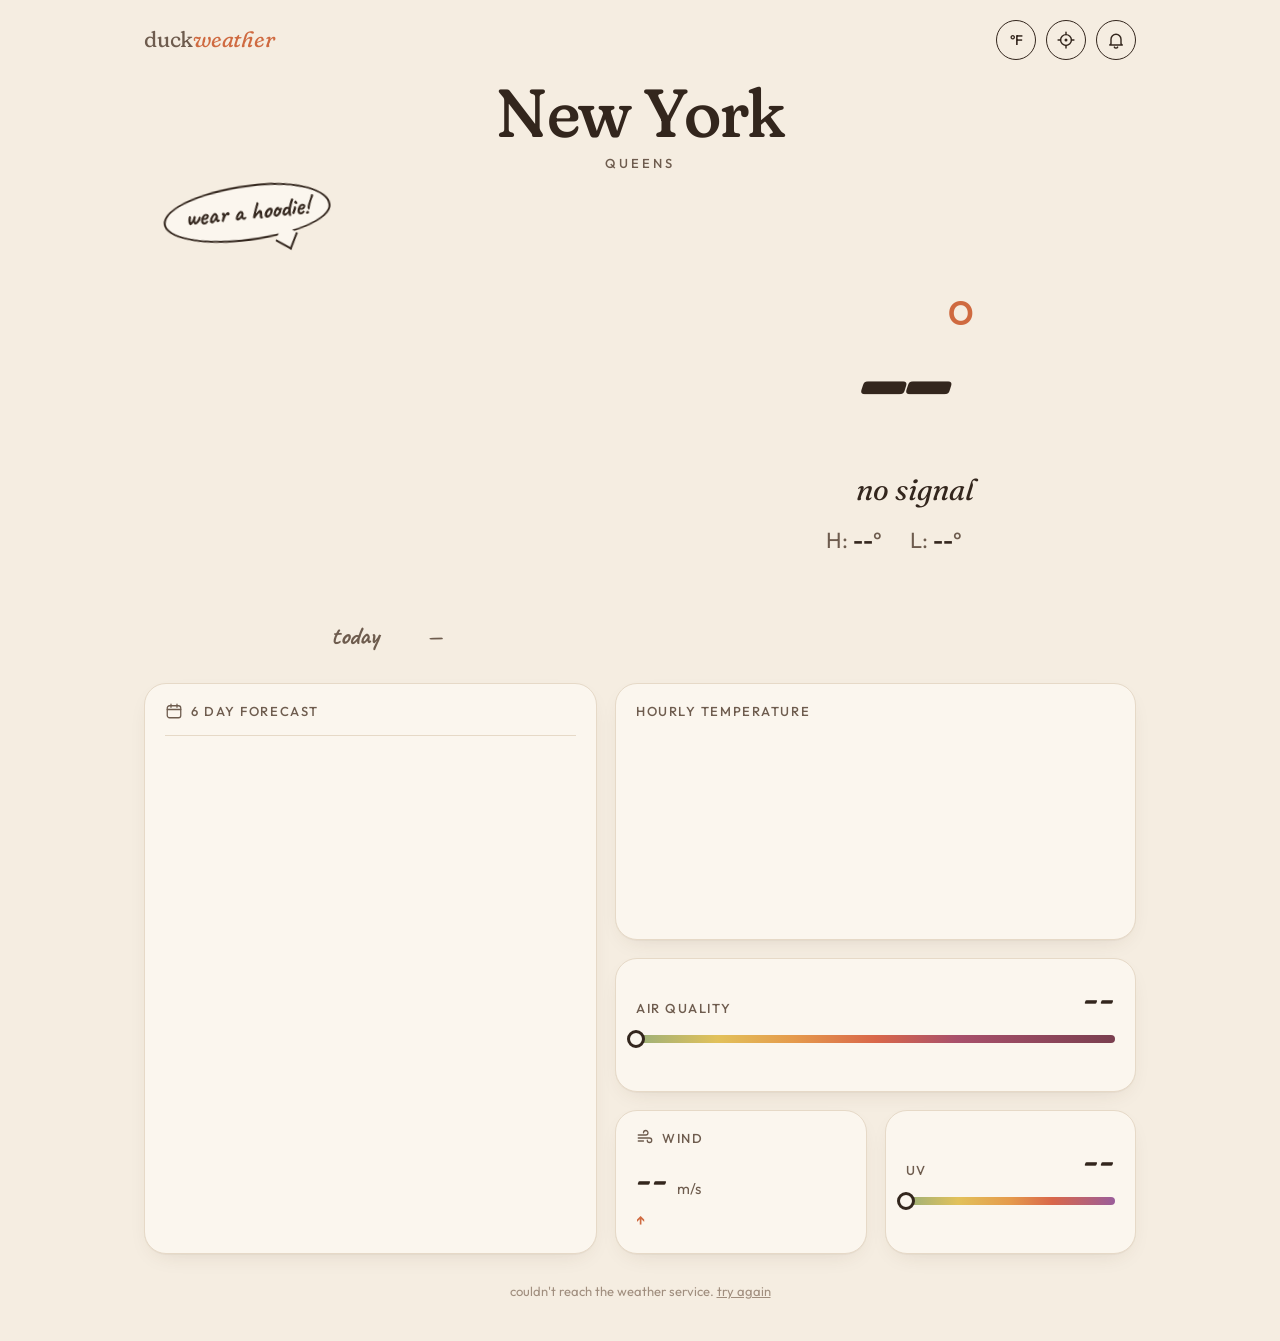
==== index.html @ 90d4b073 "Add duckweather site Weather site where the duck's outfit changes every 5°F, with live forecast, hou" ====
<!doctype html>
<html lang="en">
<head>
  <meta charset="utf-8" />
  <meta name="viewport" content="width=device-width, initial-scale=1" />
  <title>duckweather</title>
  <meta name="description" content="Weather, as told by a duck." />
  <link rel="icon" href="assets/ducks/duck-55.png" />
  <link rel="preconnect" href="https://fonts.googleapis.com" />
  <link rel="preconnect" href="https://fonts.gstatic.com" crossorigin />
  <link
    href="https://fonts.googleapis.com/css2?family=Fraunces:opsz,wght,SOFT@9..144,300..700,100&family=Outfit:wght@300..600&family=Caveat:wght@500;700&display=swap"
    rel="stylesheet"
  />
  <link rel="stylesheet" href="styles.css" />
</head>
<body>
  <div class="page">
    <header class="topbar">
      <a class="wordmark" href="./">duck<span>weather</span></a>
      <div class="actions">
        <button class="icon-btn" id="unit-btn" type="button" aria-label="Switch to Celsius" title="Switch units">°F</button>
        <button class="icon-btn" id="locate-btn" type="button" aria-label="Use my location" title="Use my location">
          <svg viewBox="0 0 24 24" aria-hidden="true"><circle cx="12" cy="12" r="6.5"/><circle cx="12" cy="12" r="1.8" class="fill"/><path d="M12 2.5v3M12 18.5v3M2.5 12h3M18.5 12h3"/></svg>
        </button>
        <div class="bell-wrap">
          <button class="icon-btn" id="bell-btn" type="button" aria-label="Weather heads-ups" aria-expanded="false" aria-controls="alerts" title="Heads-ups">
            <svg viewBox="0 0 24 24" aria-hidden="true"><path d="M6 16.5V11a6 6 0 0 1 12 0v5.5l1.5 1.5h-15z"/><path d="M10 20.5a2.2 2.2 0 0 0 4 0"/></svg>
            <span class="dot" id="bell-dot" hidden></span>
          </button>
          <div class="popover" id="alerts" role="dialog" aria-label="Heads-ups" hidden>
            <p class="popover-title">heads-ups</p>
            <ul id="alerts-list"></ul>
          </div>
        </div>
      </div>
    </header>

    <main>
      <section class="place" aria-live="polite">
        <h1 id="city">New York</h1>
        <p id="area">Queens</p>
      </section>

      <section class="hero">
        <div class="duck-side">
          <div class="bubble" id="advice">wear a hoodie!</div>
          <img class="duck" id="duck" alt="The weather duck" width="900" height="1063" />
          <p class="dateline"><span>today</span><span id="date">—</span></p>
        </div>
        <div class="now">
          <p class="temp"><span id="temp">--</span><span class="deg">°</span></p>
          <p class="feel"><span class="cond-icon" id="cond-icon"></span><span id="feel">loading…</span></p>
          <p class="cond" id="cond"></p>
          <p class="hilo"><span>H: <b id="hi">--</b>°</span><span>L: <b id="lo">--</b>°</span></p>
        </div>
      </section>

      <section class="grid">
        <article class="card forecast">
          <h2>
            <svg viewBox="0 0 24 24" aria-hidden="true"><rect x="3" y="5" width="18" height="16" rx="3"/><path d="M3 10h18M8 3v4M16 3v4"/></svg>
            6 day forecast
          </h2>
          <ol id="days"></ol>
        </article>

        <div class="stack">
          <article class="card hourly">
            <h2>hourly temperature</h2>
            <div class="chart" id="chart"></div>
          </article>

          <article class="card meter-card">
            <div class="row-head">
              <h2>air quality</h2>
              <p class="big" id="aqi">--</p>
            </div>
            <div class="meter aqi-meter"><span class="knob" id="aqi-knob"></span></div>
            <p class="sub" id="aqi-label">&nbsp;</p>
          </article>

          <div class="pair">
            <article class="card small">
              <h2>
                <svg viewBox="0 0 24 24" aria-hidden="true"><path d="M3 8h10a3 3 0 1 0-3-3M3 12h15a3 3 0 1 1-3 3M3 16h7"/></svg>
                wind
              </h2>
              <p class="big"><span id="wind">--</span> <small>m/s</small></p>
              <p class="sub"><span class="arrow" id="wind-arrow">↑</span> <span id="wind-dir">&nbsp;</span></p>
            </article>
            <article class="card small meter-card">
              <div class="row-head">
                <h2>uv</h2>
                <p class="big" id="uv">--</p>
              </div>
              <div class="meter uv-meter"><span class="knob" id="uv-knob"></span></div>
              <p class="sub" id="uv-label">&nbsp;</p>
            </article>
          </div>
        </div>
      </section>
    </main>

    <footer class="foot">
      <p id="status">weather by <a href="https://open-meteo.com/" target="_blank" rel="noopener">Open-Meteo</a></p>
    </footer>
  </div>

  <script src="ducks.js"></script>
  <script src="app.js"></script>
</body>
</html>
---- styles.css ----
:root {
  --bg: #f5ede1;
  --surface: #fbf6ee;
  --surface-2: #f3e9da;
  --ink: #33261d;
  --ink-2: #6e5c4e;
  --muted: #a08e7e;
  --line: #e6d9c7;
  --accent: #cf6a40;
  --accent-soft: #f2d9c6;
  --sun: #e2a13a;
  --cloud: #9c8b7d;
  --rain: #6f8fa6;
  --shadow: 0 1px 0 rgba(80, 55, 35, 0.04), 0 8px 24px -12px rgba(80, 55, 35, 0.18);

  --font-display: "Fraunces", Georgia, serif;
  --font-ui: "Outfit", system-ui, sans-serif;
  --font-hand: "Caveat", "Comic Sans MS", cursive;
  color-scheme: light;
}

@media (prefers-color-scheme: dark) {
  :root {
    --bg: #1d1713;
    --surface: #28201a;
    --surface-2: #30271f;
    --ink: #f3e8da;
    --ink-2: #c8b6a3;
    --muted: #8d7a69;
    --line: #3a2f27;
    --accent: #e58a5e;
    --accent-soft: #4a3226;
    --sun: #ebb456;
    --cloud: #b3a291;
    --rain: #8fb0c6;
    --shadow: 0 8px 24px -12px rgba(0, 0, 0, 0.6);
    color-scheme: dark;
  }
}

* { box-sizing: border-box; }
html { -webkit-text-size-adjust: 100%; }

body {
  margin: 0;
  background: var(--bg);
  color: var(--ink);
  font-family: var(--font-ui);
  font-size: 16px;
  line-height: 1.45;
  -webkit-font-smoothing: antialiased;
}

a { color: inherit; }
button { font: inherit; color: inherit; }
h1, h2, p, ol, ul { margin: 0; padding: 0; }

.page {
  max-width: 1040px;
  margin: 0 auto;
  padding: 20px 24px 40px;
}

/* ---------- top bar ---------- */
.topbar {
  display: flex;
  align-items: center;
  justify-content: space-between;
  gap: 16px;
}

.wordmark {
  font-family: var(--font-display);
  font-variation-settings: "SOFT" 100;
  font-weight: 400;
  font-size: 22px;
  letter-spacing: -0.01em;
  text-decoration: none;
  color: var(--ink-2);
}
.wordmark span { color: var(--accent); font-style: italic; }

.actions { display: flex; gap: 10px; }

.icon-btn {
  position: relative;
  width: 40px;
  height: 40px;
  border-radius: 50%;
  border: 1.5px solid var(--ink);
  background: transparent;
  display: grid;
  place-items: center;
  cursor: pointer;
  font-size: 14px;
  font-weight: 500;
  transition: background 0.15s, transform 0.15s;
}
.icon-btn:hover { background: var(--surface-2); }
.icon-btn:active { transform: scale(0.94); }
.icon-btn:focus-visible { outline: 2px solid var(--accent); outline-offset: 2px; }
.icon-btn svg { width: 20px; height: 20px; fill: none; stroke: currentColor; stroke-width: 1.7; stroke-linecap: round; stroke-linejoin: round; }
.icon-btn svg .fill { fill: currentColor; stroke: none; }
.icon-btn.busy svg { animation: spin 1s linear infinite; }
.icon-btn .dot {
  position: absolute;
  top: 6px;
  right: 7px;
  width: 8px;
  height: 8px;
  border-radius: 50%;
  background: var(--accent);
  box-shadow: 0 0 0 2px var(--bg);
}

.bell-wrap { position: relative; }
.popover {
  position: absolute;
  right: 0;
  top: calc(100% + 10px);
  width: min(300px, calc(100vw - 32px));
  background: var(--surface);
  border: 1px solid var(--line);
  border-radius: 18px;
  box-shadow: var(--shadow);
  padding: 16px 18px;
  z-index: 10;
}
.popover-title {
  font-family: var(--font-hand);
  font-size: 22px;
  font-weight: 700;
  color: var(--accent);
  margin-bottom: 6px;
}
.popover ul { list-style: none; display: grid; gap: 10px; }
.popover li { display: flex; gap: 10px; font-size: 14px; color: var(--ink-2); }
.popover li b { color: var(--ink); font-weight: 500; }
.popover li .ico { flex: none; width: 22px; height: 22px; }

/* ---------- place ---------- */
.place { text-align: center; margin-top: 18px; }
.place h1 {
  font-family: var(--font-display);
  font-variation-settings: "SOFT" 100;
  font-weight: 500;
  font-size: clamp(40px, 7vw, 68px);
  line-height: 1;
  letter-spacing: -0.02em;
}
.place p {
  margin-top: 8px;
  font-size: 13px;
  font-weight: 500;
  letter-spacing: 0.22em;
  text-transform: uppercase;
  color: var(--ink-2);
}

/* ---------- hero ---------- */
.hero {
  display: grid;
  grid-template-columns: 1fr 1fr;
  align-items: center;
  gap: 24px;
  margin: 12px 0 28px;
}

.duck-side {
  position: relative;
  display: flex;
  flex-direction: column;
  align-items: center;
  padding-top: 64px;
}

.bubble {
  position: absolute;
  top: 0;
  left: 4%;
  max-width: 190px;
  padding: 12px 20px 14px;
  background: var(--surface);
  border: 2px solid var(--ink);
  border-radius: 58% 42% 55% 45% / 55% 50% 50% 45%;
  font-family: var(--font-hand);
  font-weight: 700;
  font-size: 26px;
  line-height: 1;
  text-align: center;
  transform: rotate(-6deg);
  z-index: 2;
  animation: pop 0.5s cubic-bezier(0.3, 1.6, 0.5, 1) both;
}
.bubble::after {
  content: "";
  position: absolute;
  right: 22%;
  bottom: -11px;
  width: 16px;
  height: 16px;
  background: var(--surface);
  border-right: 2px solid var(--ink);
  border-bottom: 2px solid var(--ink);
  transform: rotate(35deg) skew(8deg);
}

.duck {
  width: min(300px, 100%);
  height: auto;
  filter: drop-shadow(0 14px 12px rgba(80, 55, 35, 0.16));
  animation: bob 4s ease-in-out infinite;
  transform-origin: 50% 100%;
}
.duck:not([src]) { visibility: hidden; }
.duck.swap { animation: swap 0.45s ease both; }

.dateline {
  display: flex;
  gap: 48px;
  margin-top: 14px;
  font-family: var(--font-hand);
  font-size: 26px;
  font-weight: 700;
  color: var(--ink-2);
}

.now { text-align: center; }
.temp {
  font-family: var(--font-display);
  font-variation-settings: "SOFT" 100, "opsz" 144;
  font-weight: 400;
  font-size: clamp(110px, 17vw, 190px);
  line-height: 0.9;
  letter-spacing: -0.04em;
  display: flex;
  justify-content: center;
  align-items: flex-start;
  padding-left: 0.2em;
}
.temp .deg { font-size: 0.45em; margin-top: 0.12em; color: var(--accent); }

.feel {
  display: flex;
  justify-content: center;
  align-items: center;
  gap: 8px;
  margin-top: 14px;
  font-family: var(--font-display);
  font-style: italic;
  font-size: 30px;
}
.cond-icon { width: 34px; height: 34px; display: inline-grid; }
.cond { margin-top: 2px; color: var(--muted); font-size: 15px; }
.hilo {
  display: flex;
  justify-content: center;
  gap: 28px;
  margin-top: 14px;
  font-size: 22px;
  font-weight: 400;
  color: var(--ink-2);
}
.hilo b { color: var(--ink); font-weight: 600; }

/* ---------- cards ---------- */
.grid {
  display: grid;
  grid-template-columns: minmax(0, 1fr) minmax(0, 1.15fr);
  gap: 18px;
  align-items: stretch;
}
.stack { display: grid; gap: 18px; grid-template-rows: 1fr auto auto; }
.pair { display: grid; grid-template-columns: 1fr 1fr; gap: 18px; }

.card {
  background: var(--surface);
  border: 1px solid var(--line);
  border-radius: 22px;
  padding: 18px 20px 20px;
  box-shadow: var(--shadow);
  min-width: 0;
}
.card h2 {
  display: flex;
  align-items: center;
  gap: 8px;
  font-size: 13px;
  font-weight: 500;
  letter-spacing: 0.12em;
  text-transform: uppercase;
  color: var(--ink-2);
}
.card h2 svg { width: 18px; height: 18px; fill: none; stroke: currentColor; stroke-width: 1.7; stroke-linecap: round; stroke-linejoin: round; }

.row-head { display: flex; justify-content: space-between; align-items: baseline; }
.big {
  font-family: var(--font-display);
  font-variation-settings: "SOFT" 100;
  font-size: 40px;
  line-height: 1.1;
  font-weight: 500;
  font-variant-numeric: tabular-nums;
}
.big small { font-family: var(--font-ui); font-size: 15px; color: var(--ink-2); font-weight: 400; }
.small .big { margin-top: 10px; }
.sub { margin-top: 8px; font-size: 14px; color: var(--ink-2); }
.arrow { display: inline-block; transition: transform 0.6s ease; color: var(--accent); font-weight: 600; }

/* forecast */
.forecast { display: flex; flex-direction: column; }
.forecast h2 { padding-bottom: 14px; border-bottom: 1px solid var(--line); margin-bottom: 12px; }
.forecast ol { list-style: none; display: grid; gap: 10px; flex: 1; grid-auto-rows: minmax(52px, 1fr); }
.day {
  display: grid;
  grid-template-columns: 58px 30px 34px 1fr 34px;
  align-items: center;
  gap: 10px;
  padding: 12px 14px;
  border-radius: 14px;
  background: var(--surface-2);
  font-variant-numeric: tabular-nums;
}
.day.today { background: var(--accent-soft); }
.day .name { font-weight: 500; }
.day .ico { width: 28px; height: 28px; }
.day .lo { color: var(--muted); text-align: right; }
.day .hi { font-weight: 600; }
.range { position: relative; height: 6px; border-radius: 3px; background: var(--line); }
.range span {
  position: absolute;
  top: 0;
  bottom: 0;
  border-radius: 3px;
  background: linear-gradient(90deg, #8fb0c6, var(--sun) 60%, var(--accent));
}

/* hourly chart */
.hourly { display: flex; flex-direction: column; }
.chart { position: relative; flex: 1; min-height: 190px; margin-top: 8px; }
.chart svg { display: block; width: 100%; height: 100%; overflow: visible; }
.chart .axis { font-size: 12px; fill: var(--muted); font-family: var(--font-ui); }
.chart .grid-line { stroke: var(--line); stroke-width: 1; }
.chart .line { fill: none; stroke: var(--accent); stroke-width: 2; stroke-linecap: round; stroke-linejoin: round; }
.chart .now-dot { fill: var(--accent); stroke: var(--surface); stroke-width: 2; }
.chart .cross { stroke: var(--ink-2); stroke-width: 1; stroke-dasharray: 3 3; }
.chart .hover-dot { fill: var(--surface); stroke: var(--accent); stroke-width: 2; }
.tip {
  position: absolute;
  top: 0;
  transform: translate(-50%, -110%);
  padding: 4px 10px;
  background: var(--ink);
  color: var(--bg);
  border-radius: 10px;
  font-size: 12px;
  white-space: nowrap;
  pointer-events: none;
}

/* meters */
.meter {
  position: relative;
  height: 8px;
  border-radius: 4px;
  margin-top: 14px;
}
.aqi-meter { background: linear-gradient(90deg, #9bb07a 0%, #e2c15a 17%, #e59a4c 33%, #d9674a 50%, #a8506b 67%, #7a3f4f 100%); }
.uv-meter { background: linear-gradient(90deg, #9bb07a 0%, #e2c15a 25%, #e59a4c 50%, #d9674a 70%, #9a5d9a 100%); }
.knob {
  position: absolute;
  top: 50%;
  left: 0;
  width: 18px;
  height: 18px;
  border-radius: 50%;
  background: var(--surface);
  border: 3px solid var(--ink);
  transform: translate(-50%, -50%);
  transition: left 0.8s cubic-bezier(0.3, 1.3, 0.5, 1);
}

/* ---------- footer ---------- */
.foot { margin-top: 28px; text-align: center; font-size: 13px; color: var(--muted); }

/* ---------- loading ---------- */
body.loading .temp, body.loading .big, body.loading .hilo b { opacity: 0.35; }

/* ---------- motion ---------- */
@keyframes bob { 0%, 100% { transform: translateY(0) rotate(0); } 50% { transform: translateY(-6px) rotate(-1deg); } }
@keyframes swap { from { opacity: 0; transform: scale(0.9) translateY(10px); } to { opacity: 1; transform: none; } }
@keyframes pop { from { opacity: 0; transform: rotate(-6deg) scale(0.6); } to { opacity: 1; transform: rotate(-6deg) scale(1); } }
@keyframes spin { to { transform: rotate(360deg); } }

@media (prefers-reduced-motion: reduce) {
  *, *::before, *::after { animation: none !important; transition: none !important; }
}

/* ---------- small screens ---------- */
@media (max-width: 760px) {
  .page { padding: 16px 16px 32px; }
  .hero { grid-template-columns: 1fr; gap: 8px; }
  .duck { width: min(230px, 70vw); }
  .bubble { font-size: 22px; left: 0; }
  .grid { grid-template-columns: minmax(0, 1fr); }
  .forecast ol { grid-auto-rows: auto; }
  .chart { min-height: 170px; }
}
@media (max-width: 380px) {
  .pair { grid-template-columns: 1fr; }
  .day { grid-template-columns: 48px 26px 30px 1fr 30px; gap: 8px; padding: 10px 12px; }
}
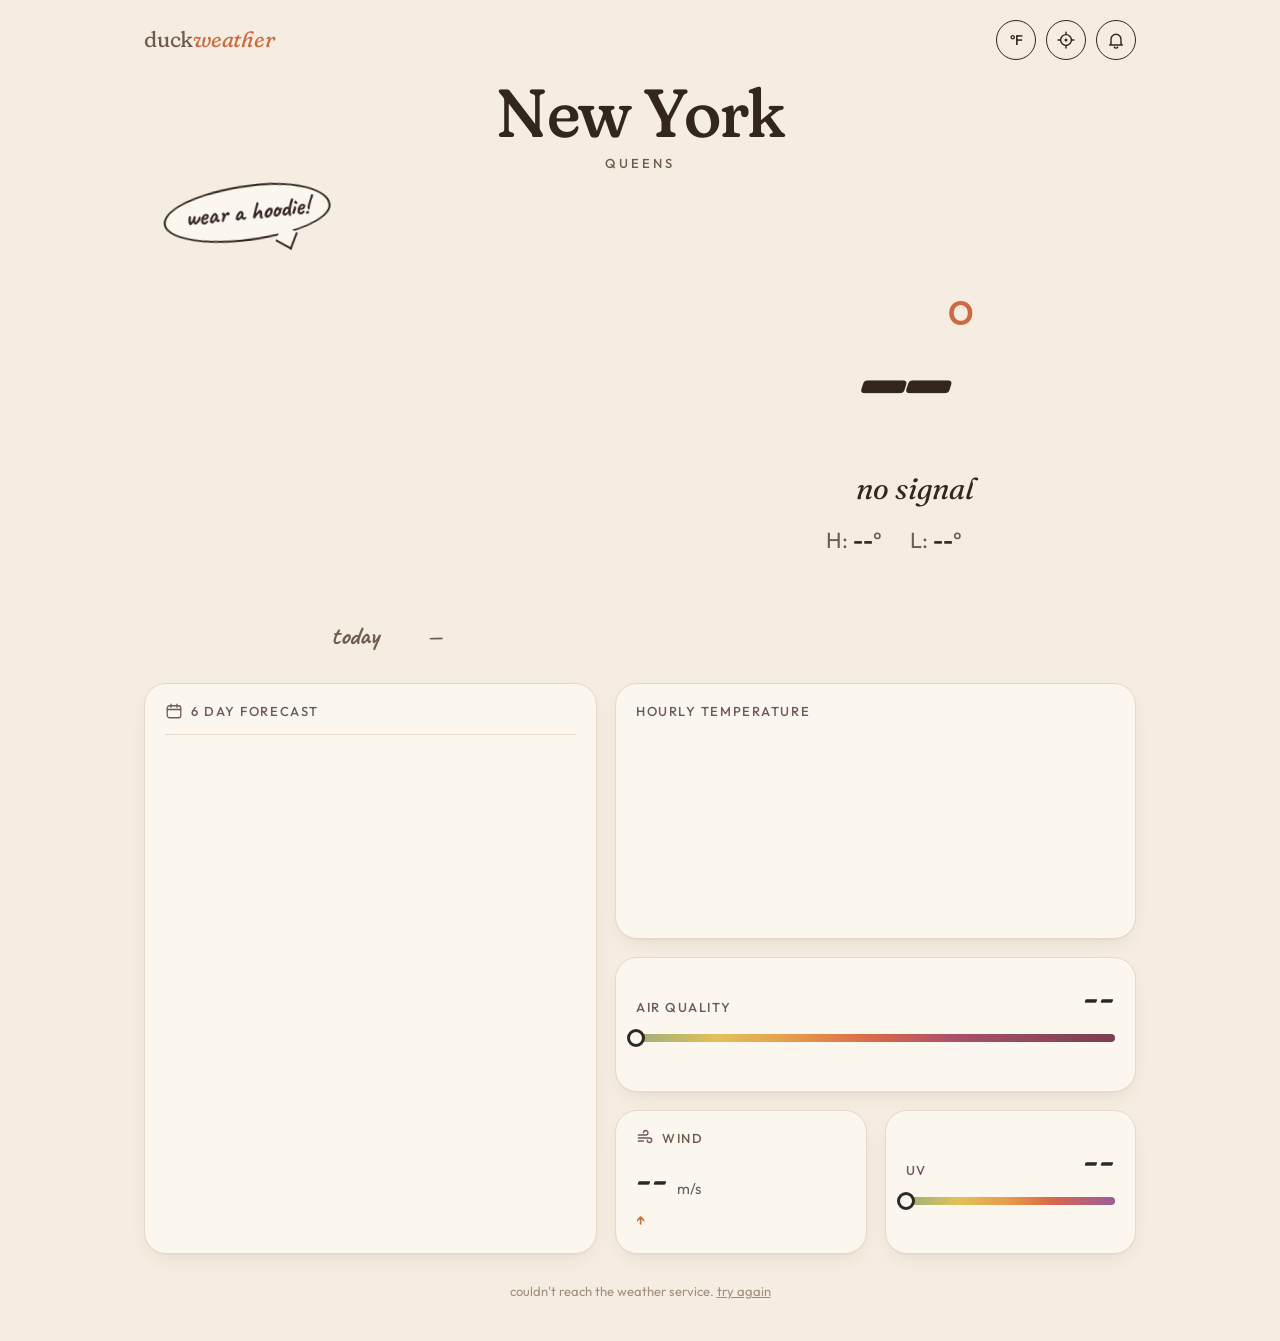
==== commit 30573a1b: "Add ducks for 70-100°F and a rain duck Every 5°F band now has its own duck, and the umbrella duck sh" ====
--- a/index.html
+++ b/index.html
@@ -45,7 +45,7 @@
       <section class="hero">
         <div class="duck-side">
           <div class="bubble" id="advice">wear a hoodie!</div>
-          <img class="duck" id="duck" alt="The weather duck" width="900" height="1063" />
+          <img class="duck" id="duck" alt="The weather duck" width="900" height="1062" />
           <p class="dateline"><span>today</span><span id="date">—</span></p>
         </div>
         <div class="now">
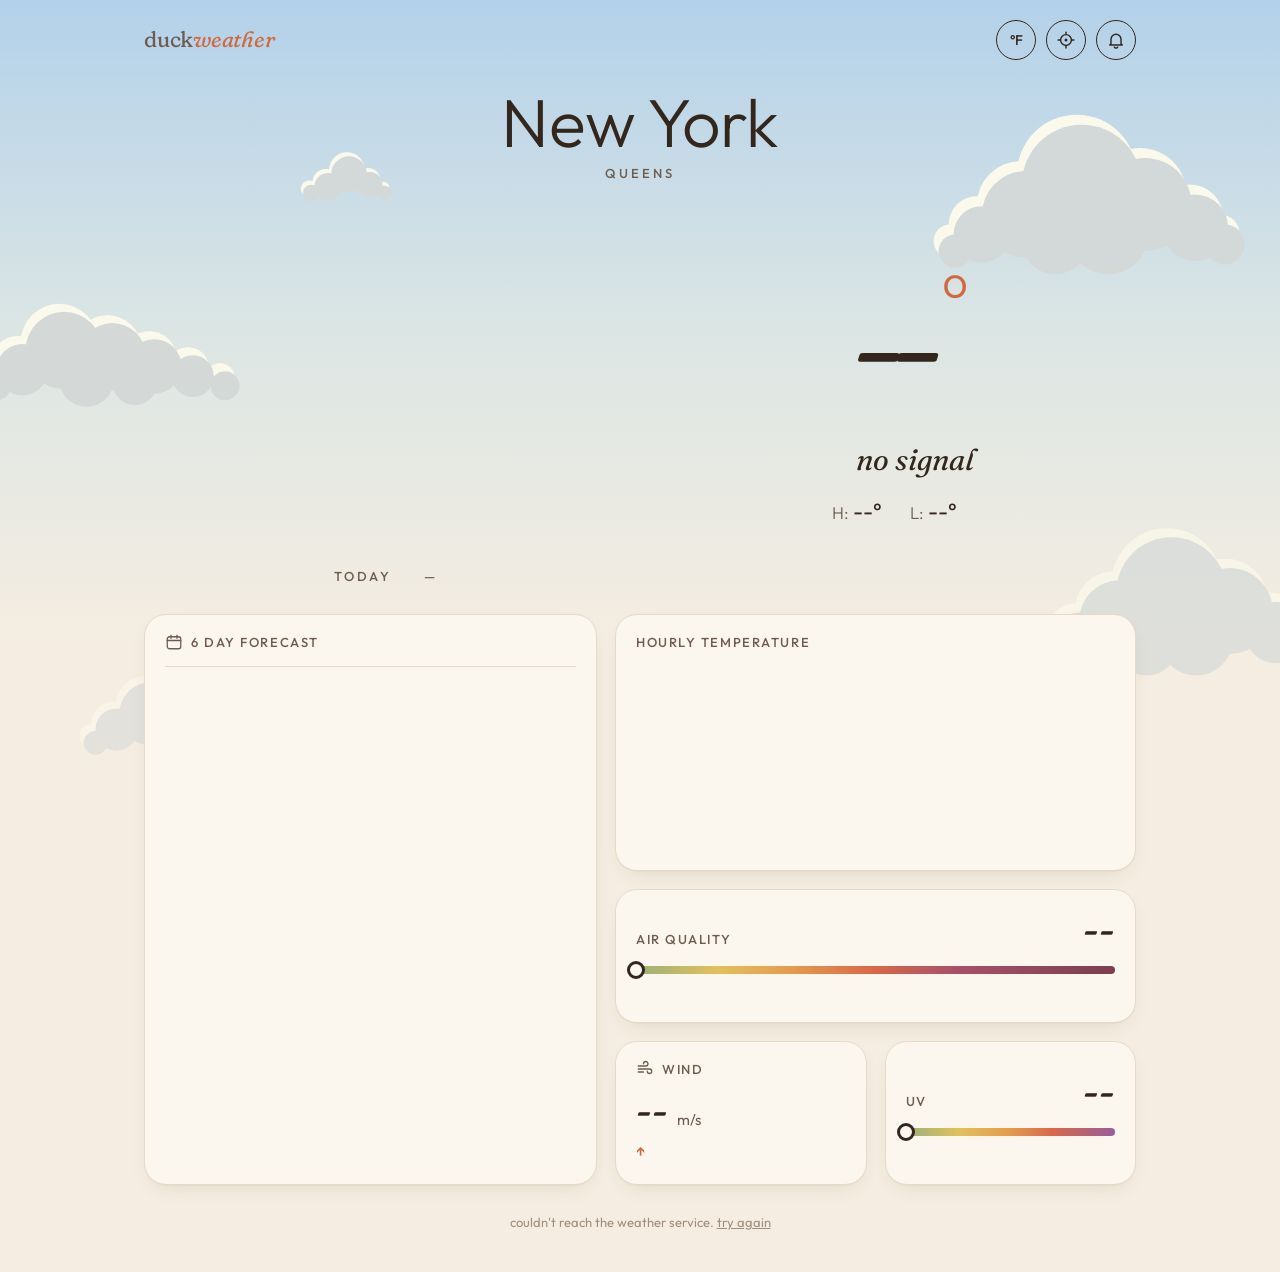
==== commit a8e9a648: "Add place search, day picker, blinking duck and day/night theme - Location button opens a "where to?" ====
--- a/index.html
+++ b/index.html
@@ -9,27 +9,78 @@
   <link rel="preconnect" href="https://fonts.googleapis.com" />
   <link rel="preconnect" href="https://fonts.gstatic.com" crossorigin />
   <link
-    href="https://fonts.googleapis.com/css2?family=Fraunces:opsz,wght,SOFT@9..144,300..700,100&family=Outfit:wght@300..600&family=Caveat:wght@500;700&display=swap"
+    href="https://fonts.googleapis.com/css2?family=Fraunces:opsz,wght,SOFT@9..144,100..700,100&family=Outfit:wght@300..600&family=Caveat:wght@500;700&display=swap"
     rel="stylesheet"
   />
   <link rel="stylesheet" href="styles.css" />
+  <script>
+    // Start in the last day/night theme before first paint so the page doesn't flash;
+    // app.js then sets it from the sunrise and sunset at the place shown.
+    try {
+      const theme = JSON.parse(localStorage.getItem("dw.theme"));
+      if (theme === "light" || theme === "dark") document.documentElement.dataset.theme = theme;
+    } catch { /* private mode etc. */ }
+  </script>
 </head>
 <body>
+  <!-- soft sky behind everything; clouds are drawn once below and reused -->
+  <div class="sky" aria-hidden="true">
+    <svg width="0" height="0" style="position: absolute">
+      <defs>
+        <g id="puff-big">
+          <circle cx="62" cy="64" r="26"/><circle cx="96" cy="46" r="36"/><circle cx="134" cy="58" r="28"/>
+          <circle cx="164" cy="72" r="20"/><circle cx="36" cy="76" r="17"/><circle cx="112" cy="76" r="24"/>
+          <circle cx="80" cy="80" r="20"/><circle cx="182" cy="82" r="12"/><circle cx="20" cy="86" r="10"/>
+        </g>
+        <g id="puff-long">
+          <circle cx="30" cy="62" r="16"/><circle cx="56" cy="50" r="24"/><circle cx="86" cy="54" r="21"/>
+          <circle cx="112" cy="60" r="17"/><circle cx="136" cy="66" r="13"/><circle cx="70" cy="68" r="17"/>
+          <circle cx="100" cy="70" r="14"/><circle cx="156" cy="72" r="9"/><circle cx="14" cy="72" r="9"/>
+        </g>
+        <g id="puff-small">
+          <circle cx="44" cy="58" r="13"/><circle cx="64" cy="46" r="17"/><circle cx="84" cy="56" r="12"/>
+          <circle cx="28" cy="64" r="8"/><circle cx="98" cy="64" r="7"/>
+        </g>
+        <!-- each cloud: a cream rim peeking out above a soft gray body -->
+        <symbol id="cloud-big" viewBox="0 0 200 110"><use style="fill: var(--cloud-rim)" href="#puff-big" x="-3" y="-6"/><use style="fill: var(--cloud-body)" href="#puff-big"/></symbol>
+        <symbol id="cloud-long" viewBox="0 0 175 95"><use style="fill: var(--cloud-rim)" href="#puff-long" x="-3" y="-5"/><use style="fill: var(--cloud-body)" href="#puff-long"/></symbol>
+        <symbol id="cloud-small" viewBox="0 0 110 80"><use style="fill: var(--cloud-rim)" href="#puff-small" x="-2" y="-4"/><use style="fill: var(--cloud-body)" href="#puff-small"/></symbol>
+      </defs>
+    </svg>
+    <svg class="cloud c1"><use href="#cloud-big"/></svg>
+    <svg class="cloud c2"><use href="#cloud-long"/></svg>
+    <svg class="cloud c3"><use href="#cloud-small"/></svg>
+    <svg class="cloud c4"><use href="#cloud-big"/></svg>
+    <svg class="cloud c5"><use href="#cloud-long"/></svg>
+  </div>
   <div class="page">
     <header class="topbar">
       <a class="wordmark" href="./">duck<span>weather</span></a>
       <div class="actions">
         <button class="icon-btn" id="unit-btn" type="button" aria-label="Switch to Celsius" title="Switch units">°F</button>
-        <button class="icon-btn" id="locate-btn" type="button" aria-label="Use my location" title="Use my location">
+        <button class="icon-btn" id="locate-btn" type="button" aria-label="Choose a place" aria-expanded="false" aria-controls="places" title="Change place">
           <svg viewBox="0 0 24 24" aria-hidden="true"><circle cx="12" cy="12" r="6.5"/><circle cx="12" cy="12" r="1.8" class="fill"/><path d="M12 2.5v3M12 18.5v3M2.5 12h3M18.5 12h3"/></svg>
         </button>
+        <div class="popover places" id="places" role="dialog" aria-label="Choose a place" hidden>
+          <p class="popover-title">where to?</p>
+          <input class="place-search" id="place-q" type="search" placeholder="search a city…" autocomplete="off" spellcheck="false" aria-label="Search for a city" />
+          <div class="place-label" id="place-label" hidden>
+            <span>recent</span>
+            <button class="place-clear" id="place-clear" type="button">clear all</button>
+          </div>
+          <ul class="place-results" id="place-results"></ul>
+          <button class="place-here" id="place-here" type="button">
+            <svg viewBox="0 0 24 24" aria-hidden="true"><circle cx="12" cy="12" r="6.5"/><circle cx="12" cy="12" r="1.8" class="fill"/><path d="M12 2.5v3M12 18.5v3M2.5 12h3M18.5 12h3"/></svg>
+            use my current location
+          </button>
+        </div>
         <div class="bell-wrap">
-          <button class="icon-btn" id="bell-btn" type="button" aria-label="Weather heads-ups" aria-expanded="false" aria-controls="alerts" title="Heads-ups">
+          <button class="icon-btn" id="bell-btn" type="button" aria-label="Weather heads-up" aria-expanded="false" aria-controls="alerts" title="Heads-up">
             <svg viewBox="0 0 24 24" aria-hidden="true"><path d="M6 16.5V11a6 6 0 0 1 12 0v5.5l1.5 1.5h-15z"/><path d="M10 20.5a2.2 2.2 0 0 0 4 0"/></svg>
             <span class="dot" id="bell-dot" hidden></span>
           </button>
-          <div class="popover" id="alerts" role="dialog" aria-label="Heads-ups" hidden>
-            <p class="popover-title">heads-ups</p>
+          <div class="popover" id="alerts" role="dialog" aria-label="Heads-up" hidden>
+            <p class="popover-title">heads-up</p>
             <ul id="alerts-list"></ul>
           </div>
         </div>
@@ -44,15 +95,19 @@
 
       <section class="hero">
         <div class="duck-side">
-          <div class="bubble" id="advice">wear a hoodie!</div>
-          <img class="duck" id="duck" alt="The weather duck" width="900" height="1062" />
-          <p class="dateline"><span>today</span><span id="date">—</span></p>
+          <div class="duck-rig">
+            <div class="duck-pop" id="duck-pop">
+              <img class="duck" id="duck" alt="The weather duck" width="900" height="1062" />
+              <div class="blink" id="blink" aria-hidden="true"></div>
+            </div>
+          </div>
+          <p class="dateline"><span id="day-name">today</span><span id="date">—</span></p>
         </div>
         <div class="now">
-          <p class="temp"><span id="temp">--</span><span class="deg">°</span></p>
+          <p class="temp"><span class="temp-num"><span id="temp">--</span><span class="deg">°</span></span></p>
           <p class="feel"><span class="cond-icon" id="cond-icon"></span><span id="feel">loading…</span></p>
           <p class="cond" id="cond"></p>
-          <p class="hilo"><span>H: <b id="hi">--</b>°</span><span>L: <b id="lo">--</b>°</span></p>
+          <p class="hilo"><span>H: <b><span id="hi">--</span>°</b></span><span>L: <b><span id="lo">--</span>°</b></span></p>
         </div>
       </section>
 
--- a/styles.css
+++ b/styles.css
@@ -16,11 +16,21 @@
   --font-display: "Fraunces", Georgia, serif;
   --font-ui: "Outfit", system-ui, sans-serif;
   --font-hand: "Caveat", "Comic Sans MS", cursive;
+
+  /* sky behind the page */
+  --sky-top: #b3d1ea;
+  --sky-mid: #dde6e4;
+  --cloud-rim: #fdfbec;
+  --cloud-body: #d4d9d8;
+  --cloud-opacity: 0.95;
+  --field: #fffcf7;
   color-scheme: light;
 }
 
+/* Dark tokens apply after sunset at the place shown (app.js sets data-theme), or
+   before the first forecast loads when the OS prefers dark. Keep the two blocks identical. */
 @media (prefers-color-scheme: dark) {
-  :root {
+  :root:not([data-theme="light"]) {
     --bg: #1d1713;
     --surface: #28201a;
     --surface-2: #30271f;
@@ -34,8 +44,44 @@
     --cloud: #b3a291;
     --rain: #8fb0c6;
     --shadow: 0 8px 24px -12px rgba(0, 0, 0, 0.6);
+    --sky-top: #262c3b;
+    --sky-mid: #221f22;
+    --cloud-rim: #3b3d48;
+    --cloud-body: #2c2e37;
+    --cloud-opacity: 0.8;
+    --field: #322923;
     color-scheme: dark;
   }
+}
+:root[data-theme="dark"] {
+  --bg: #1d1713;
+  --surface: #28201a;
+  --surface-2: #30271f;
+  --ink: #f3e8da;
+  --ink-2: #c8b6a3;
+  --muted: #8d7a69;
+  --line: #3a2f27;
+  --accent: #e58a5e;
+  --accent-soft: #4a3226;
+  --sun: #ebb456;
+  --cloud: #b3a291;
+  --rain: #8fb0c6;
+  --shadow: 0 8px 24px -12px rgba(0, 0, 0, 0.6);
+  --sky-top: #262c3b;
+  --sky-mid: #221f22;
+  --cloud-rim: #3b3d48;
+  --cloud-body: #2c2e37;
+  --cloud-opacity: 0.8;
+  --field: #322923;
+  color-scheme: dark;
+}
+
+/* At sunrise/sunset the whole page cross-fades between themes as one picture
+   (see app.js), so text never fades out of step with its background. */
+::view-transition-old(root),
+::view-transition-new(root) {
+  animation-duration: 1.2s;
+  animation-timing-function: ease;
 }
 
 * { box-sizing: border-box; }
@@ -61,6 +107,23 @@
   padding: 20px 24px 40px;
 }
 
+/* ---------- sky ---------- */
+/* Fixed behind everything: soft sky fading into the page color, slow drifting clouds. */
+.sky {
+  position: fixed;
+  inset: 0;
+  z-index: -2;
+  overflow: hidden;
+  pointer-events: none;
+  background: linear-gradient(180deg, var(--sky-top) 0%, var(--sky-mid) 38%, var(--bg) 72%);
+}
+.cloud { position: absolute; height: auto; opacity: var(--cloud-opacity); overflow: visible; }
+.c1 { top: 12%; right: 2%;  width: clamp(200px, 26vw, 360px); aspect-ratio: 200 / 110; animation: drift 70s ease-in-out infinite alternate; }
+.c2 { top: 30%; left: -2%;  width: clamp(170px, 22vw, 300px); aspect-ratio: 175 / 95;  animation: drift 90s ease-in-out -30s infinite alternate-reverse; }
+.c3 { top: 14%; left: 22%;  width: clamp(80px, 9vw, 130px);   aspect-ratio: 110 / 80;  animation: drift 60s ease-in-out -10s infinite alternate; }
+.c4 { top: 58%; right: -4%; width: clamp(200px, 24vw, 340px); aspect-ratio: 200 / 110; animation: drift 100s ease-in-out -50s infinite alternate-reverse; opacity: calc(var(--cloud-opacity) * 0.7); }
+.c5 { top: 72%; left: 6%;   width: clamp(160px, 18vw, 260px); aspect-ratio: 175 / 95;  animation: drift 80s ease-in-out -20s infinite alternate; opacity: calc(var(--cloud-opacity) * 0.6); }
+
 /* ---------- top bar ---------- */
 .topbar {
   display: flex;
@@ -80,7 +143,7 @@
 }
 .wordmark span { color: var(--accent); font-style: italic; }
 
-.actions { display: flex; gap: 10px; }
+.actions { position: relative; display: flex; gap: 10px; }
 
 .icon-btn {
   position: relative;
@@ -138,15 +201,107 @@
 .popover li b { color: var(--ink); font-weight: 500; }
 .popover li .ico { flex: none; width: 22px; height: 22px; }
 
+/* place picker */
+.place-search {
+  width: 100%;
+  margin-top: 4px;
+  padding: 10px 14px;
+  border: 1px solid var(--line);
+  border-radius: 12px;
+  background: var(--field);
+  color: var(--ink);
+  font: inherit;
+  font-size: 15px;
+  transition: border-color 0.15s, box-shadow 0.15s;
+}
+.place-search::placeholder { color: var(--muted); }
+.place-search::-webkit-search-cancel-button { -webkit-appearance: none; appearance: none; }
+.place-search:focus { outline: none; border-color: var(--muted); box-shadow: 0 0 0 3px var(--line); }
+.place-label {
+  display: flex;
+  justify-content: space-between;
+  align-items: baseline;
+  margin: 12px 4px 2px;
+  font-size: 11px;
+  font-weight: 500;
+  letter-spacing: 0.18em;
+  text-transform: uppercase;
+  color: var(--muted);
+}
+.place-label[hidden] { display: none; }
+.place-clear {
+  padding: 2px 4px;
+  border: 0;
+  background: none;
+  color: var(--muted);
+  font: inherit;
+  letter-spacing: inherit;
+  text-transform: inherit;
+  cursor: pointer;
+}
+.place-clear:hover, .place-clear:focus-visible { color: var(--accent); outline: none; }
+.popover .place-results { gap: 2px; margin-top: 6px; }
+.popover .place-results:empty { display: none; }
+.place-results li { display: flex; align-items: center; border-radius: 10px; }
+.place-results li:hover { background: var(--surface-2); }
+.place-results li button { min-width: 0; }
+.place-results li:hover button { background: none; }
+/* × to forget a recent place */
+.place-results .forget {
+  flex: none;
+  width: 30px;
+  justify-content: center;
+  align-items: center;
+  margin-right: 4px;
+  padding: 4px;
+  color: var(--muted);
+  font-size: 18px;
+  line-height: 1;
+  opacity: 0.55;
+}
+.place-results li:hover .forget, .place-results .forget:focus-visible { opacity: 1; }
+.place-results .forget:hover, .place-results .forget:focus-visible { color: var(--accent); }
+.place-results button,
+.place-here {
+  display: flex;
+  align-items: baseline;
+  gap: 8px;
+  width: 100%;
+  padding: 8px 10px;
+  border: 0;
+  border-radius: 10px;
+  background: none;
+  text-align: left;
+  cursor: pointer;
+}
+.place-results button:hover,
+.place-results button:focus-visible,
+.place-here:hover,
+.place-here:focus-visible { background: var(--surface-2); outline: none; }
+.place-results .name { color: var(--ink); font-weight: 500; font-size: 15px; }
+.place-results .where { color: var(--muted); font-size: 13px; overflow: hidden; text-overflow: ellipsis; white-space: nowrap; }
+.place-results .note { padding: 8px 10px; font-size: 14px; color: var(--muted); }
+.place-here {
+  align-items: center;
+  margin-top: 8px;
+  padding-top: 10px;
+  border-top: 1px solid var(--line);
+  border-radius: 0 0 10px 10px;
+  color: var(--accent);
+  font-size: 14px;
+  font-weight: 500;
+}
+.place-here svg { width: 18px; height: 18px; fill: none; stroke: currentColor; stroke-width: 1.7; stroke-linecap: round; }
+.place-here svg .fill { fill: currentColor; stroke: none; }
+
 /* ---------- place ---------- */
-.place { text-align: center; margin-top: 18px; }
+.place { text-align: center; margin-top: 28px; }
 .place h1 {
-  font-family: var(--font-display);
-  font-variation-settings: "SOFT" 100;
-  font-weight: 500;
+  font-family: var(--font-ui);
+  font-weight: 300;
   font-size: clamp(40px, 7vw, 68px);
   line-height: 1;
-  letter-spacing: -0.02em;
+  letter-spacing: -0.01em;
 }
 .place p {
   margin-top: 8px;
@@ -171,57 +326,42 @@
   display: flex;
   flex-direction: column;
   align-items: center;
-  padding-top: 64px;
-}
-
-.bubble {
-  position: absolute;
-  top: 0;
-  left: 4%;
-  max-width: 190px;
-  padding: 12px 20px 14px;
-  background: var(--surface);
-  border: 2px solid var(--ink);
-  border-radius: 58% 42% 55% 45% / 55% 50% 50% 45%;
-  font-family: var(--font-hand);
-  font-weight: 700;
-  font-size: 26px;
-  line-height: 1;
-  text-align: center;
-  transform: rotate(-6deg);
-  z-index: 2;
-  animation: pop 0.5s cubic-bezier(0.3, 1.6, 0.5, 1) both;
-}
-.bubble::after {
-  content: "";
-  position: absolute;
-  right: 22%;
-  bottom: -11px;
-  width: 16px;
-  height: 16px;
-  background: var(--surface);
-  border-right: 2px solid var(--ink);
-  border-bottom: 2px solid var(--ink);
-  transform: rotate(35deg) skew(8deg);
-}
-
+}
+
+.duck-rig {
+  position: relative;
+  width: min(300px, 100%);
+  /* breathing: a slow stretch up from the feet (same as the portfolio duck) */
+  transform-origin: 50% 95%;
+  animation: breathe 1.8s cubic-bezier(0.37, 0, 0.63, 1) infinite alternate;
+}
+/* the pop-in when the duck changes wraps the image and its eyes, so they move together */
+.duck-pop { position: relative; transform-origin: 50% 100%; }
+.duck-pop.swap { animation: swap 0.45s ease both; }
 .duck {
-  width: min(300px, 100%);
+  display: block;
+  width: 100%;
   height: auto;
   filter: drop-shadow(0 14px 12px rgba(80, 55, 35, 0.16));
-  animation: bob 4s ease-in-out infinite;
-  transform-origin: 50% 100%;
 }
 .duck:not([src]) { visibility: hidden; }
-.duck.swap { animation: swap 0.45s ease both; }
+
+/* Eyes layer, like the portfolio duck: face-colored lids cover the drawn eyes and
+   copies of the eyes sit exactly on top; a blink squashes just the copies.
+   Built and played by app.js. */
+.blink { position: absolute; inset: 0; pointer-events: none; }
+.blink .lid { position: absolute; border-radius: 50%; }
+.blink .eye { position: absolute; inset: 0; width: 100%; height: auto; display: block; }
 
 .dateline {
   display: flex;
-  gap: 48px;
-  margin-top: 14px;
-  font-family: var(--font-hand);
-  font-size: 26px;
-  font-weight: 700;
+  gap: 32px;
+  margin-top: 18px;
+  /* same style as the area name under the city */
+  font-size: 13px;
+  font-weight: 500;
+  letter-spacing: 0.22em;
+  text-transform: uppercase;
   color: var(--ink-2);
 }
 
@@ -229,16 +369,16 @@
 .temp {
   font-family: var(--font-display);
   font-variation-settings: "SOFT" 100, "opsz" 144;
-  font-weight: 400;
+  font-weight: 300;
   font-size: clamp(110px, 17vw, 190px);
   line-height: 0.9;
   letter-spacing: -0.04em;
   display: flex;
   justify-content: center;
-  align-items: flex-start;
-  padding-left: 0.2em;
-}
-.temp .deg { font-size: 0.45em; margin-top: 0.12em; color: var(--accent); }
+}
+/* the digits are centered on their own; the ° hangs off to the right */
+.temp-num { position: relative; }
+.temp .deg { position: absolute; left: 100%; margin-left: 0.1em; top: 0.12em; font-size: 0.45em; line-height: 1; color: var(--accent); }
 
 .feel {
   display: flex;
@@ -251,17 +391,26 @@
   font-size: 30px;
 }
 .cond-icon { width: 34px; height: 34px; display: inline-grid; }
-.cond { margin-top: 2px; color: var(--muted); font-size: 15px; }
+.cond {
+  margin-top: 6px;
+  /* same style as the area name under the city */
+  font-size: 13px;
+  font-weight: 500;
+  letter-spacing: 0.22em;
+  text-transform: uppercase;
+  color: var(--ink-2);
+}
 .hilo {
   display: flex;
   justify-content: center;
+  align-items: baseline;
   gap: 28px;
   margin-top: 14px;
-  font-size: 22px;
-  font-weight: 400;
+  font-size: 17px; /* the "H:" and "L:" labels */
+  font-weight: 300;
   color: var(--ink-2);
 }
-.hilo b { color: var(--ink); font-weight: 600; }
+.hilo b { font-size: 22px; color: var(--ink); font-weight: 400; }
 
 /* ---------- cards ---------- */
 .grid {
@@ -311,7 +460,16 @@
 .forecast { display: flex; flex-direction: column; }
 .forecast h2 { padding-bottom: 14px; border-bottom: 1px solid var(--line); margin-bottom: 12px; }
 .forecast ol { list-style: none; display: grid; gap: 10px; flex: 1; grid-auto-rows: minmax(52px, 1fr); }
+.forecast li { display: flex; }
 .day {
+  flex: 1;
+  width: 100%;
+  border: 0;
+  color: inherit;
+  font: inherit;
+  text-align: left;
+  cursor: pointer;
+  transition: background 0.15s;
   display: grid;
   grid-template-columns: 58px 30px 34px 1fr 34px;
   align-items: center;
@@ -321,7 +479,9 @@
   background: var(--surface-2);
   font-variant-numeric: tabular-nums;
 }
-.day.today { background: var(--accent-soft); }
+.day:hover { background: var(--line); }
+.day:focus-visible { outline: 2px solid var(--accent); outline-offset: 2px; }
+.day.selected { background: var(--accent-soft); }
 .day .name { font-weight: 500; }
 .day .ico { width: 28px; height: 28px; }
 .day .lo { color: var(--muted); text-align: right; }
@@ -387,10 +547,10 @@
 body.loading .temp, body.loading .big, body.loading .hilo b { opacity: 0.35; }
 
 /* ---------- motion ---------- */
-@keyframes bob { 0%, 100% { transform: translateY(0) rotate(0); } 50% { transform: translateY(-6px) rotate(-1deg); } }
+@keyframes breathe { from { transform: translateY(0) scaleY(1); } to { transform: translateY(-0.6%) scaleY(1.012); } }
 @keyframes swap { from { opacity: 0; transform: scale(0.9) translateY(10px); } to { opacity: 1; transform: none; } }
-@keyframes pop { from { opacity: 0; transform: rotate(-6deg) scale(0.6); } to { opacity: 1; transform: rotate(-6deg) scale(1); } }
 @keyframes spin { to { transform: rotate(360deg); } }
+@keyframes drift { from { translate: -40px 0; } to { translate: 40px 0; } }
 
 @media (prefers-reduced-motion: reduce) {
   *, *::before, *::after { animation: none !important; transition: none !important; }
@@ -399,9 +559,9 @@
 /* ---------- small screens ---------- */
 @media (max-width: 760px) {
   .page { padding: 16px 16px 32px; }
+  .sky { --cloud-opacity: 0.6; } /* clouds sit behind text on narrow screens, so keep them faint */
   .hero { grid-template-columns: 1fr; gap: 8px; }
-  .duck { width: min(230px, 70vw); }
-  .bubble { font-size: 22px; left: 0; }
+  .duck-rig { width: min(230px, 70vw); }
   .grid { grid-template-columns: minmax(0, 1fr); }
   .forecast ol { grid-auto-rows: auto; }
   .chart { min-height: 170px; }
